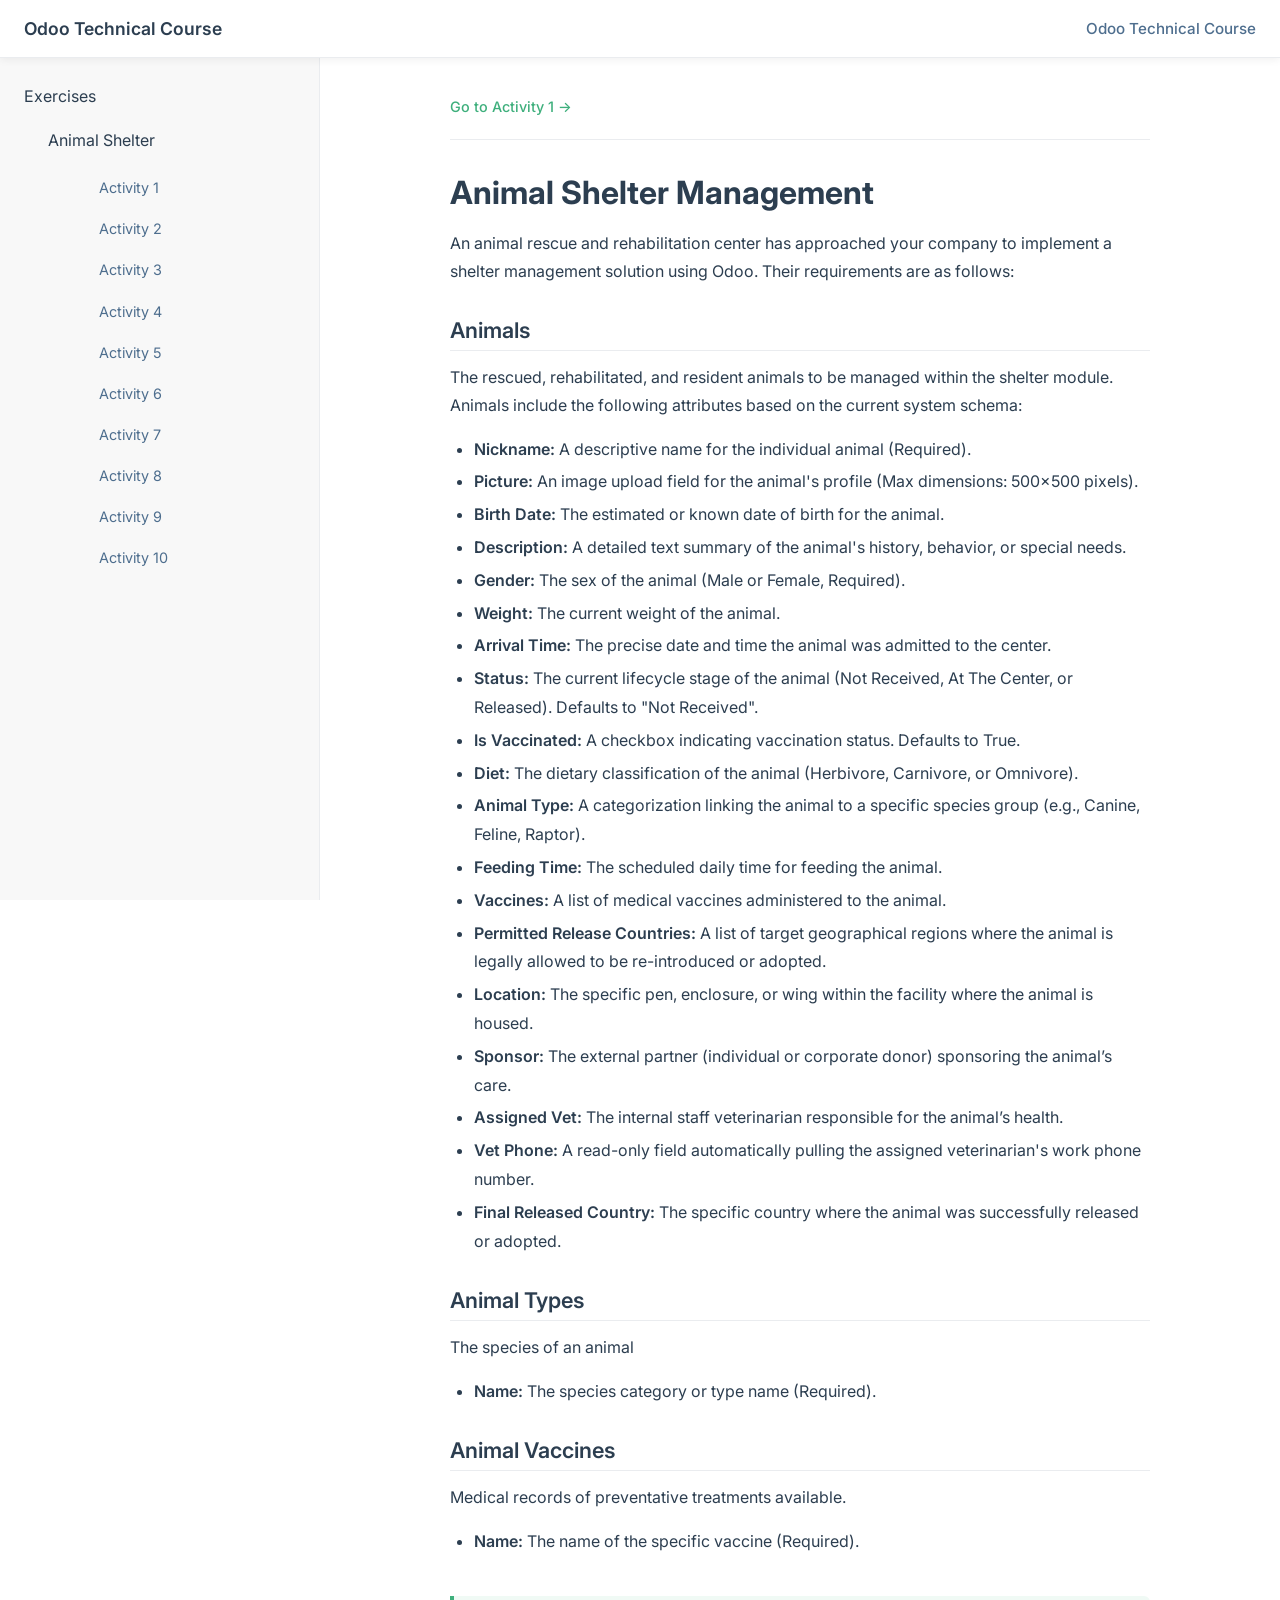
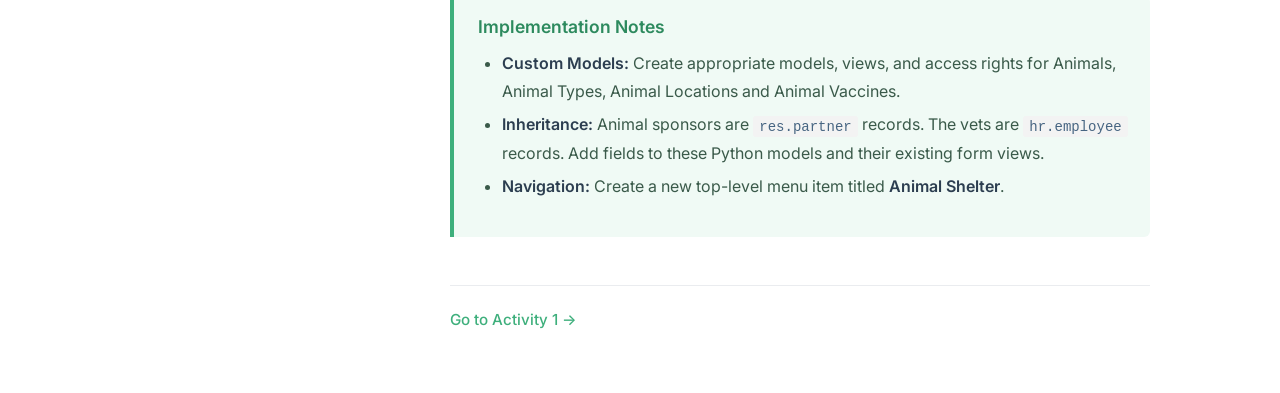
==== index.html @ 9324799f "start" ====
<!DOCTYPE html>
<html lang="en-US">

<head>
  <meta charset="utf-8">
  <meta name="viewport" content="width=device-width,initial-scale=1">
  <title>Animal Shelter </title>
  <link href="https://fonts.googleapis.com/css2?family=Inter:wght@400;500;600&display=swap" rel="stylesheet">
  <style>
    *,
    *::before,
    *::after {
      box-sizing: border-box;
      margin: 0;
      padding: 0;
    }

    :root {
      --accent: #3eaf7c;
      --accent-dark: #2d8a5e;
      --text: #2c3e50;
      --text-light: #4e6e8e;
      --border: #eaecef;
      --bg: #ffffff;
      --sidebar-bg: #f8f8f8;
      --navbar-height: 3.6rem;
      --sidebar-width: 20rem;
      --code-bg: #f3f3f3;
      --note-bg: #f0faf5;
    }

    body {
      font-family: 'Inter', -apple-system, BlinkMacSystemFont, 'Segoe UI', sans-serif;
      font-size: 16px;
      color: var(--text);
      background: var(--bg);
    }

    /* ── NAVBAR ── */
    .navbar {
      position: fixed;
      top: 0;
      left: 0;
      right: 0;
      height: var(--navbar-height);
      background: var(--bg);
      border-bottom: 1px solid var(--border);
      display: flex;
      align-items: center;
      padding: 0 1.5rem;
      z-index: 100;
      box-shadow: 0 2px 8px rgba(0, 0, 0, 0.06);
    }

    .navbar .site-name {
      font-size: 1.1rem;
      font-weight: 600;
      color: var(--text);
      text-decoration: none;
    }

    .navbar .nav-right {
      margin-left: auto;
      font-size: 0.95rem;
      color: var(--text-light);
      font-weight: 500;
    }

    .sidebar-toggle {
      display: none;
      flex-direction: column;
      gap: 5px;
      cursor: pointer;
      margin-right: 1rem;
      background: none;
      border: none;
      padding: 4px;
    }

    .sidebar-toggle span {
      display: block;
      width: 22px;
      height: 2px;
      background: var(--text);
      border-radius: 2px;
    }

    /* ── LAYOUT ── */
    .layout {
      display: flex;
      padding-top: var(--navbar-height);
      min-height: 100vh;
    }

    /* ── SIDEBAR ── */
    .sidebar {
      position: fixed;
      top: var(--navbar-height);
      left: 0;
      bottom: 0;
      width: var(--sidebar-width);
      background: var(--sidebar-bg);
      border-right: 1px solid var(--border);
      overflow-y: auto;
      padding: 1.5rem 0;
      transition: transform 0.25s ease;
    }

    .sidebar-group-title {
      font-size: 0.75rem;
      font-weight: 700;
      text-transform: uppercase;
      letter-spacing: 0.08em;
      color: var(--text-light);
      padding: 0.8rem 1.5rem 0.4rem;
    }

    .sidebar ul {
      list-style: none;
    }

    .sidebar-link {
      display: block;
      padding: 0.35rem 1.5rem;
      font-size: 0.9rem;
      color: var(--text-light);
      text-decoration: none;
      border-left: 3px solid transparent;
      transition: color 0.15s, border-color 0.15s, background 0.15s;
    }

    .sidebar-link:hover {
      color: var(--accent);
      background: rgba(62, 175, 124, 0.06);
    }

    .sidebar-link.active {
      color: var(--accent);
      border-left-color: var(--accent);
      background: rgba(62, 175, 124, 0.08);
      font-weight: 600;
    }

    .sidebar-subgroup {
      padding-left: 0.75rem;
    }

    .sidebar-subgroup-title {
      font-size: 0.8rem;
      font-weight: 600;
      color: var(--text);
      padding: 0.5rem 1.5rem 0.25rem;
      cursor: pointer;
    }

    /* ── MAIN CONTENT ── */
    .main {
      margin-left: var(--sidebar-width);
      flex: 1;
      min-width: 0;
    }

    .content {
      max-width: 780px;
      margin: 0 auto;
      padding: 2.5rem 2.5rem 4rem;
    }

    /* ── PAGE NAV (top breadcrumb area) ── */
    .page-nav-top {
      display: flex;
      justify-content: space-between;
      align-items: center;
      padding-bottom: 1.5rem;
      border-bottom: 1px solid var(--border);
      margin-bottom: 2rem;
    }

    .page-nav-top a {
      color: var(--accent);
      text-decoration: none;
      font-size: 0.9rem;
      font-weight: 500;
    }

    .page-nav-top a:hover {
      text-decoration: underline;
    }

    /* ── TYPOGRAPHY ── */
    h1 {
      font-size: 2rem;
      font-weight: 700;
      color: var(--text);
      margin-bottom: 1rem;
      line-height: 1.3;
    }

    h2 {
      font-size: 1.35rem;
      font-weight: 600;
      color: var(--text);
      margin: 2rem 0 0.75rem;
      padding-bottom: 0.4rem;
      border-bottom: 1px solid var(--border);
    }

    p {
      line-height: 1.75;
      color: var(--text);
      margin-bottom: 1rem;
    }

    ul {
      padding-left: 1.5rem;
      margin-bottom: 1rem;
    }

    li {
      line-height: 1.8;
      margin-bottom: 0.25rem;
      color: var(--text);
    }

    strong {
      color: var(--text);
      font-weight: 600;
    }

    code {
      font-family: 'SFMono-Regular', Consolas, 'Liberation Mono', Menlo, monospace;
      font-size: 0.875em;
      background: var(--code-bg);
      color: #476582;
      padding: 0.18em 0.45em;
      border-radius: 3px;
    }

    /* ── NOTE BOX ── */
    .note-box {
      background: var(--note-bg);
      border-left: 4px solid var(--accent);
      border-radius: 0 6px 6px 0;
      padding: 1.25rem 1.5rem;
      margin-top: 2.5rem;
    }

    .note-box h2 {
      font-size: 1.1rem;
      color: var(--accent-dark);
      border-bottom: none;
      margin-top: 0;
      margin-bottom: 0.75rem;
      padding-bottom: 0;
    }

    .note-box li {
      color: #3a5a4a;
    }

    /* ── PAGE NAV BOTTOM ── */
    .page-nav-bottom {
      display: flex;
      justify-content: space-between;
      align-items: center;
      margin-top: 3rem;
      padding-top: 1.5rem;
      border-top: 1px solid var(--border);
    }

    .page-nav-bottom a {
      color: var(--accent);
      text-decoration: none;
      font-size: 0.95rem;
      font-weight: 500;
      display: flex;
      align-items: center;
      gap: 0.4rem;
    }

    .page-nav-bottom a:hover {
      text-decoration: underline;
    }

    /* ── MOBILE ── */
    @media (max-width: 768px) {
      :root {
        --sidebar-width: 0px;
      }

      .sidebar {
        transform: translateX(-100%);
        width: 280px;
        z-index: 90;
      }

      .sidebar.open {
        transform: translateX(0);
      }

      .sidebar-toggle {
        display: flex;
      }

      .main {
        margin-left: 0;
      }

      .content {
        padding: 1.5rem 1.25rem 3rem;
      }

      h1 {
        font-size: 1.5rem;
      }
    }
  </style>
</head>

<body>

  <!-- NAVBAR -->
  <header class="navbar">
    <button class="sidebar-toggle" onclick="document.querySelector('.sidebar').classList.toggle('open')"
      aria-label="Toggle sidebar">
      <span></span><span></span><span></span>
    </button>
    <a href="/odoo-tech-course/" class="site-name">Odoo Technical Course</a>
    <span class="nav-right">Odoo Technical Course</span>
  </header>

  <div class="layout">

    <!-- SIDEBAR -->
    <aside class="sidebar">
      <ul class="sidebar-links">
        <li>
          <section class="sidebar-group depth-0">
            <p class="sidebar-heading open"><span>Exercises</span></p>
            <ul class="sidebar-links sidebar-group-items">
              <li>
                <section class="sidebar-group is-sub-group depth-1">
                  <p class="sidebar-heading"><span>Animal Shelter</span></p>
                  <ul class="sidebar-links sidebar-group-items">
                    <li><a href="./exercises/animal-shelter-part-1.html"
                        class="sidebar-link">Activity 1</a></li>
                    <li><a href="./exercises/animal-shelter-part-2.html"
                        class="sidebar-link">Activity 2</a></li>
                    <li><a href="./exercises/animal-shelter-part-3.html"
                        class="sidebar-link">Activity 3</a></li>
                    <li><a href="./exercises/animal-shelter-part-4.html"
                        class="sidebar-link">Activity 4</a></li>
                    <li><a href="./exercises/animal-shelter-part-5.html"
                        class="sidebar-link">Activity 5</a></li>
                    <li><a href="./exercises/animal-shelter-part-6.html"
                        class="sidebar-link">Activity 6</a></li>
                    <li><a href="./exercises/animal-shelter-part-7.html"
                        class="sidebar-link">Activity 7</a></li>
                    <li><a href="./exercises/animal-shelter-part-8.html"
                        class="sidebar-link">Activity 8</a></li>
                    <li><a href="./exercises/animal-shelter-part-9.html"
                        class="sidebar-link">Activity 9</a></li>
                    <li><a href="./exercises/animal-shelter-part-10.html"
                        class="sidebar-link">Activity 10</a></li>
                  </ul>
                </section>
              </li>
            </ul>
          </section>
        </li>
      </ul>
    </aside>

    <!-- MAIN -->
    <main class="main">
      <div class="content">

        <!-- TOP NAV -->
        <div class="page-nav-top">
          <a href="./exercises/animal-shelter-part-1.html">Go to Activity 1 →</a>
        </div>

        <!-- PAGE CONTENT -->
        <h1>Animal Shelter Management</h1>
        <p>An animal rescue and rehabilitation center has approached your company to implement a shelter management
          solution using Odoo. Their requirements are as follows:</p>

        <h2>Animals</h2>
        <p>The rescued, rehabilitated, and resident animals to be managed within the shelter module. Animals include the
          following attributes based on the current system schema:</p>
        <ul>
          <li><strong>Nickname:</strong> A descriptive name for the individual animal (Required).</li>
          <li><strong>Picture:</strong> An image upload field for the animal's profile (Max dimensions: 500x500 pixels).
          </li>
          <li><strong>Birth Date:</strong> The estimated or known date of birth for the animal.</li>
          <li><strong>Description:</strong> A detailed text summary of the animal's history, behavior, or special needs.
          </li>
          <li><strong>Gender:</strong> The sex of the animal (Male or Female, Required).</li>
          <li><strong>Weight:</strong> The current weight of the animal.</li>
          <li><strong>Arrival Time:</strong> The precise date and time the animal was admitted to the center.</li>
          <li><strong>Status:</strong> The current lifecycle stage of the animal (Not Received, At The Center, or
            Released). Defaults to "Not Received".</li>
          <li><strong>Is Vaccinated:</strong> A checkbox indicating vaccination status. Defaults to True.</li>
          <li><strong>Diet:</strong> The dietary classification of the animal (Herbivore, Carnivore, or Omnivore).</li>
          <li><strong>Animal Type:</strong> A categorization linking the animal to a specific species group (e.g.,
            Canine, Feline, Raptor).</li>
          <li><strong>Feeding Time:</strong> The scheduled daily time for feeding the animal.</li>
          <li><strong>Vaccines:</strong> A list of medical vaccines administered to the animal.</li>
          <li><strong>Permitted Release Countries:</strong> A list of target geographical regions where the animal is
            legally allowed to be re-introduced or adopted.</li>
          <li><strong>Location:</strong> The specific pen, enclosure, or wing within the facility where the animal is
            housed.</li>
          <li><strong>Sponsor:</strong> The external partner (individual or corporate donor) sponsoring the animal’s
            care.</li>
          <li><strong>Assigned Vet:</strong> The internal staff veterinarian responsible for the animal’s health.</li>
          <li><strong>Vet Phone:</strong> A read-only field automatically pulling the assigned veterinarian's work phone
            number.</li>
          <li><strong>Final Released Country:</strong> The specific country where the animal was successfully released
            or adopted.</li>
        </ul>

        <h2>Animal Types</h2>
        <p>The species of an animal</p>
        <ul>
          <li><strong>Name:</strong> The species category or type name (Required).</li>
        </ul>

        <h2>Animal Vaccines</h2>
        <p>Medical records of preventative treatments available.</p>
        <ul>
          <li><strong>Name:</strong> The name of the specific vaccine (Required).</li>
        </ul>

        <div class="note-box">
          <h2>Implementation Notes</h2>
          <ul>
            <li><strong>Custom Models:</strong> Create appropriate models, views, and access rights for Animals, Animal Types, Animal Locations and Animal Vaccines.</li>
            <li><strong>Inheritance:</strong> Animal sponsors are <code>res.partner</code> records. The vets are <code> hr.employee </code> records. Add fields to these Python
              models and their existing form views.</li>
            <li><strong>Navigation:</strong> Create a new top-level menu item titled <strong>Animal Shelter</strong>.
            </li>
          </ul>
        </div>

        <!-- BOTTOM NAV -->
        <div class="page-nav-bottom">
          <a href="./exercises/animal-shelter-part-1.html">Go to Activity 1 →</a>
        </div>

      </div>
    </main>

  </div>

</body>

</html>
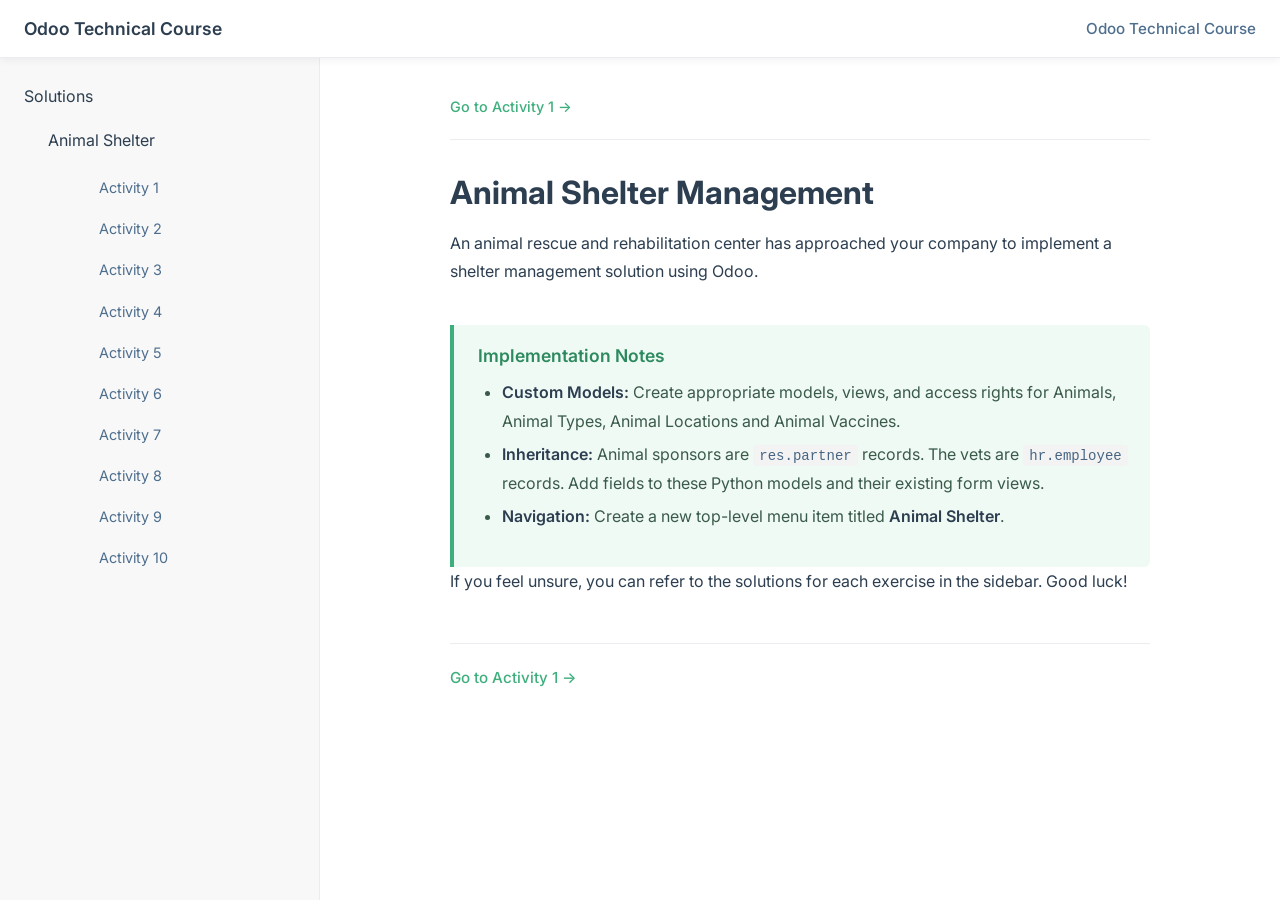
==== commit 974f5153: "fixed paths" ====
--- a/index.html
+++ b/index.html
@@ -2,455 +2,418 @@
 <html lang="en-US">
 
 <head>
-  <meta charset="utf-8">
-  <meta name="viewport" content="width=device-width,initial-scale=1">
-  <title>Animal Shelter </title>
-  <link href="https://fonts.googleapis.com/css2?family=Inter:wght@400;500;600&display=swap" rel="stylesheet">
-  <style>
-    *,
-    *::before,
-    *::after {
-      box-sizing: border-box;
-      margin: 0;
-      padding: 0;
-    }
-
-    :root {
-      --accent: #3eaf7c;
-      --accent-dark: #2d8a5e;
-      --text: #2c3e50;
-      --text-light: #4e6e8e;
-      --border: #eaecef;
-      --bg: #ffffff;
-      --sidebar-bg: #f8f8f8;
-      --navbar-height: 3.6rem;
-      --sidebar-width: 20rem;
-      --code-bg: #f3f3f3;
-      --note-bg: #f0faf5;
-    }
-
-    body {
-      font-family: 'Inter', -apple-system, BlinkMacSystemFont, 'Segoe UI', sans-serif;
-      font-size: 16px;
-      color: var(--text);
-      background: var(--bg);
-    }
-
-    /* ── NAVBAR ── */
-    .navbar {
-      position: fixed;
-      top: 0;
-      left: 0;
-      right: 0;
-      height: var(--navbar-height);
-      background: var(--bg);
-      border-bottom: 1px solid var(--border);
-      display: flex;
-      align-items: center;
-      padding: 0 1.5rem;
-      z-index: 100;
-      box-shadow: 0 2px 8px rgba(0, 0, 0, 0.06);
-    }
-
-    .navbar .site-name {
-      font-size: 1.1rem;
-      font-weight: 600;
-      color: var(--text);
-      text-decoration: none;
-    }
-
-    .navbar .nav-right {
-      margin-left: auto;
-      font-size: 0.95rem;
-      color: var(--text-light);
-      font-weight: 500;
-    }
-
-    .sidebar-toggle {
-      display: none;
-      flex-direction: column;
-      gap: 5px;
-      cursor: pointer;
-      margin-right: 1rem;
-      background: none;
-      border: none;
-      padding: 4px;
-    }
-
-    .sidebar-toggle span {
-      display: block;
-      width: 22px;
-      height: 2px;
-      background: var(--text);
-      border-radius: 2px;
-    }
-
-    /* ── LAYOUT ── */
-    .layout {
-      display: flex;
-      padding-top: var(--navbar-height);
-      min-height: 100vh;
-    }
-
-    /* ── SIDEBAR ── */
-    .sidebar {
-      position: fixed;
-      top: var(--navbar-height);
-      left: 0;
-      bottom: 0;
-      width: var(--sidebar-width);
-      background: var(--sidebar-bg);
-      border-right: 1px solid var(--border);
-      overflow-y: auto;
-      padding: 1.5rem 0;
-      transition: transform 0.25s ease;
-    }
-
-    .sidebar-group-title {
-      font-size: 0.75rem;
-      font-weight: 700;
-      text-transform: uppercase;
-      letter-spacing: 0.08em;
-      color: var(--text-light);
-      padding: 0.8rem 1.5rem 0.4rem;
-    }
-
-    .sidebar ul {
-      list-style: none;
-    }
-
-    .sidebar-link {
-      display: block;
-      padding: 0.35rem 1.5rem;
-      font-size: 0.9rem;
-      color: var(--text-light);
-      text-decoration: none;
-      border-left: 3px solid transparent;
-      transition: color 0.15s, border-color 0.15s, background 0.15s;
-    }
-
-    .sidebar-link:hover {
-      color: var(--accent);
-      background: rgba(62, 175, 124, 0.06);
-    }
-
-    .sidebar-link.active {
-      color: var(--accent);
-      border-left-color: var(--accent);
-      background: rgba(62, 175, 124, 0.08);
-      font-weight: 600;
-    }
-
-    .sidebar-subgroup {
-      padding-left: 0.75rem;
-    }
-
-    .sidebar-subgroup-title {
-      font-size: 0.8rem;
-      font-weight: 600;
-      color: var(--text);
-      padding: 0.5rem 1.5rem 0.25rem;
-      cursor: pointer;
-    }
-
-    /* ── MAIN CONTENT ── */
-    .main {
-      margin-left: var(--sidebar-width);
-      flex: 1;
-      min-width: 0;
-    }
-
-    .content {
-      max-width: 780px;
-      margin: 0 auto;
-      padding: 2.5rem 2.5rem 4rem;
-    }
-
-    /* ── PAGE NAV (top breadcrumb area) ── */
-    .page-nav-top {
-      display: flex;
-      justify-content: space-between;
-      align-items: center;
-      padding-bottom: 1.5rem;
-      border-bottom: 1px solid var(--border);
-      margin-bottom: 2rem;
-    }
-
-    .page-nav-top a {
-      color: var(--accent);
-      text-decoration: none;
-      font-size: 0.9rem;
-      font-weight: 500;
-    }
-
-    .page-nav-top a:hover {
-      text-decoration: underline;
-    }
-
-    /* ── TYPOGRAPHY ── */
-    h1 {
-      font-size: 2rem;
-      font-weight: 700;
-      color: var(--text);
-      margin-bottom: 1rem;
-      line-height: 1.3;
-    }
-
-    h2 {
-      font-size: 1.35rem;
-      font-weight: 600;
-      color: var(--text);
-      margin: 2rem 0 0.75rem;
-      padding-bottom: 0.4rem;
-      border-bottom: 1px solid var(--border);
-    }
-
-    p {
-      line-height: 1.75;
-      color: var(--text);
-      margin-bottom: 1rem;
-    }
-
-    ul {
-      padding-left: 1.5rem;
-      margin-bottom: 1rem;
-    }
-
-    li {
-      line-height: 1.8;
-      margin-bottom: 0.25rem;
-      color: var(--text);
-    }
-
-    strong {
-      color: var(--text);
-      font-weight: 600;
-    }
-
-    code {
-      font-family: 'SFMono-Regular', Consolas, 'Liberation Mono', Menlo, monospace;
-      font-size: 0.875em;
-      background: var(--code-bg);
-      color: #476582;
-      padding: 0.18em 0.45em;
-      border-radius: 3px;
-    }
-
-    /* ── NOTE BOX ── */
-    .note-box {
-      background: var(--note-bg);
-      border-left: 4px solid var(--accent);
-      border-radius: 0 6px 6px 0;
-      padding: 1.25rem 1.5rem;
-      margin-top: 2.5rem;
-    }
-
-    .note-box h2 {
-      font-size: 1.1rem;
-      color: var(--accent-dark);
-      border-bottom: none;
-      margin-top: 0;
-      margin-bottom: 0.75rem;
-      padding-bottom: 0;
-    }
-
-    .note-box li {
-      color: #3a5a4a;
-    }
-
-    /* ── PAGE NAV BOTTOM ── */
-    .page-nav-bottom {
-      display: flex;
-      justify-content: space-between;
-      align-items: center;
-      margin-top: 3rem;
-      padding-top: 1.5rem;
-      border-top: 1px solid var(--border);
-    }
-
-    .page-nav-bottom a {
-      color: var(--accent);
-      text-decoration: none;
-      font-size: 0.95rem;
-      font-weight: 500;
-      display: flex;
-      align-items: center;
-      gap: 0.4rem;
-    }
-
-    .page-nav-bottom a:hover {
-      text-decoration: underline;
-    }
-
-    /* ── MOBILE ── */
-    @media (max-width: 768px) {
-      :root {
-        --sidebar-width: 0px;
-      }
-
-      .sidebar {
-        transform: translateX(-100%);
-        width: 280px;
-        z-index: 90;
-      }
-
-      .sidebar.open {
-        transform: translateX(0);
-      }
-
-      .sidebar-toggle {
-        display: flex;
-      }
-
-      .main {
-        margin-left: 0;
-      }
-
-      .content {
-        padding: 1.5rem 1.25rem 3rem;
-      }
-
-      h1 {
-        font-size: 1.5rem;
-      }
-    }
-  </style>
+    <meta charset="utf-8">
+    <meta name="viewport" content="width=device-width,initial-scale=1">
+    <title>Animal Shelter </title>
+    <link href="https://fonts.googleapis.com/css2?family=Inter:wght@400;500;600&display=swap" rel="stylesheet">
+    <style>
+        *,
+        *::before,
+        *::after {
+            box-sizing: border-box;
+            margin: 0;
+            padding: 0;
+        }
+
+        :root {
+            --accent: #3eaf7c;
+            --accent-dark: #2d8a5e;
+            --text: #2c3e50;
+            --text-light: #4e6e8e;
+            --border: #eaecef;
+            --bg: #ffffff;
+            --sidebar-bg: #f8f8f8;
+            --navbar-height: 3.6rem;
+            --sidebar-width: 20rem;
+            --code-bg: #f3f3f3;
+            --note-bg: #f0faf5;
+        }
+
+        body {
+            font-family: 'Inter', -apple-system, BlinkMacSystemFont, 'Segoe UI', sans-serif;
+            font-size: 16px;
+            color: var(--text);
+            background: var(--bg);
+        }
+
+        /* ── NAVBAR ── */
+        .navbar {
+            position: fixed;
+            top: 0;
+            left: 0;
+            right: 0;
+            height: var(--navbar-height);
+            background: var(--bg);
+            border-bottom: 1px solid var(--border);
+            display: flex;
+            align-items: center;
+            padding: 0 1.5rem;
+            z-index: 100;
+            box-shadow: 0 2px 8px rgba(0, 0, 0, 0.06);
+        }
+
+        .navbar .site-name {
+            font-size: 1.1rem;
+            font-weight: 600;
+            color: var(--text);
+            text-decoration: none;
+        }
+
+        .navbar .nav-right {
+            margin-left: auto;
+            font-size: 0.95rem;
+            color: var(--text-light);
+            font-weight: 500;
+        }
+
+        .sidebar-toggle {
+            display: none;
+            flex-direction: column;
+            gap: 5px;
+            cursor: pointer;
+            margin-right: 1rem;
+            background: none;
+            border: none;
+            padding: 4px;
+        }
+
+        .sidebar-toggle span {
+            display: block;
+            width: 22px;
+            height: 2px;
+            background: var(--text);
+            border-radius: 2px;
+        }
+
+        /* ── LAYOUT ── */
+        .layout {
+            display: flex;
+            padding-top: var(--navbar-height);
+            min-height: 100vh;
+        }
+
+        /* ── SIDEBAR ── */
+        .sidebar {
+            position: fixed;
+            top: var(--navbar-height);
+            left: 0;
+            bottom: 0;
+            width: var(--sidebar-width);
+            background: var(--sidebar-bg);
+            border-right: 1px solid var(--border);
+            overflow-y: auto;
+            padding: 1.5rem 0;
+            transition: transform 0.25s ease;
+        }
+
+        .sidebar-group-title {
+            font-size: 0.75rem;
+            font-weight: 700;
+            text-transform: uppercase;
+            letter-spacing: 0.08em;
+            color: var(--text-light);
+            padding: 0.8rem 1.5rem 0.4rem;
+        }
+
+        .sidebar ul {
+            list-style: none;
+        }
+
+        .sidebar-link {
+            display: block;
+            padding: 0.35rem 1.5rem;
+            font-size: 0.9rem;
+            color: var(--text-light);
+            text-decoration: none;
+            border-left: 3px solid transparent;
+            transition: color 0.15s, border-color 0.15s, background 0.15s;
+        }
+
+        .sidebar-link:hover {
+            color: var(--accent);
+            background: rgba(62, 175, 124, 0.06);
+        }
+
+        .sidebar-link.active {
+            color: var(--accent);
+            border-left-color: var(--accent);
+            background: rgba(62, 175, 124, 0.08);
+            font-weight: 600;
+        }
+
+        .sidebar-subgroup {
+            padding-left: 0.75rem;
+        }
+
+        .sidebar-subgroup-title {
+            font-size: 0.8rem;
+            font-weight: 600;
+            color: var(--text);
+            padding: 0.5rem 1.5rem 0.25rem;
+            cursor: pointer;
+        }
+
+        /* ── MAIN CONTENT ── */
+        .main {
+            margin-left: var(--sidebar-width);
+            flex: 1;
+            min-width: 0;
+        }
+
+        .content {
+            max-width: 780px;
+            margin: 0 auto;
+            padding: 2.5rem 2.5rem 4rem;
+        }
+
+        /* ── PAGE NAV (top breadcrumb area) ── */
+        .page-nav-top {
+            display: flex;
+            justify-content: space-between;
+            align-items: center;
+            padding-bottom: 1.5rem;
+            border-bottom: 1px solid var(--border);
+            margin-bottom: 2rem;
+        }
+
+        .page-nav-top a {
+            color: var(--accent);
+            text-decoration: none;
+            font-size: 0.9rem;
+            font-weight: 500;
+        }
+
+        .page-nav-top a:hover {
+            text-decoration: underline;
+        }
+
+        /* ── TYPOGRAPHY ── */
+        h1 {
+            font-size: 2rem;
+            font-weight: 700;
+            color: var(--text);
+            margin-bottom: 1rem;
+            line-height: 1.3;
+        }
+
+        h2 {
+            font-size: 1.35rem;
+            font-weight: 600;
+            color: var(--text);
+            margin: 2rem 0 0.75rem;
+            padding-bottom: 0.4rem;
+            border-bottom: 1px solid var(--border);
+        }
+
+        p {
+            line-height: 1.75;
+            color: var(--text);
+            margin-bottom: 1rem;
+        }
+
+        ul {
+            padding-left: 1.5rem;
+            margin-bottom: 1rem;
+        }
+
+        li {
+            line-height: 1.8;
+            margin-bottom: 0.25rem;
+            color: var(--text);
+        }
+
+        strong {
+            color: var(--text);
+            font-weight: 600;
+        }
+
+        code {
+            font-family: 'SFMono-Regular', Consolas, 'Liberation Mono', Menlo, monospace;
+            font-size: 0.875em;
+            background: var(--code-bg);
+            color: #476582;
+            padding: 0.18em 0.45em;
+            border-radius: 3px;
+        }
+
+        /* ── NOTE BOX ── */
+        .note-box {
+            background: var(--note-bg);
+            border-left: 4px solid var(--accent);
+            border-radius: 0 6px 6px 0;
+            padding: 1.25rem 1.5rem;
+            margin-top: 2.5rem;
+        }
+
+        .note-box h2 {
+            font-size: 1.1rem;
+            color: var(--accent-dark);
+            border-bottom: none;
+            margin-top: 0;
+            margin-bottom: 0.75rem;
+            padding-bottom: 0;
+        }
+
+        .note-box li {
+            color: #3a5a4a;
+        }
+
+        /* ── PAGE NAV BOTTOM ── */
+        .page-nav-bottom {
+            display: flex;
+            justify-content: space-between;
+            align-items: center;
+            margin-top: 3rem;
+            padding-top: 1.5rem;
+            border-top: 1px solid var(--border);
+        }
+
+        .page-nav-bottom a {
+            color: var(--accent);
+            text-decoration: none;
+            font-size: 0.95rem;
+            font-weight: 500;
+            display: flex;
+            align-items: center;
+            gap: 0.4rem;
+        }
+
+        .page-nav-bottom a:hover {
+            text-decoration: underline;
+        }
+
+        /* ── MOBILE ── */
+        @media (max-width: 768px) {
+            :root {
+                --sidebar-width: 0px;
+            }
+
+            .sidebar {
+                transform: translateX(-100%);
+                width: 280px;
+                z-index: 90;
+            }
+
+            .sidebar.open {
+                transform: translateX(0);
+            }
+
+            .sidebar-toggle {
+                display: flex;
+            }
+
+            .main {
+                margin-left: 0;
+            }
+
+            .content {
+                padding: 1.5rem 1.25rem 3rem;
+            }
+
+            h1 {
+                font-size: 1.5rem;
+            }
+        }
+    </style>
 </head>
 
 <body>
 
-  <!-- NAVBAR -->
-  <header class="navbar">
-    <button class="sidebar-toggle" onclick="document.querySelector('.sidebar').classList.toggle('open')"
-      aria-label="Toggle sidebar">
-      <span></span><span></span><span></span>
-    </button>
-    <a href="/odoo-tech-course/" class="site-name">Odoo Technical Course</a>
-    <span class="nav-right">Odoo Technical Course</span>
-  </header>
-
-  <div class="layout">
-
-    <!-- SIDEBAR -->
-    <aside class="sidebar">
-      <ul class="sidebar-links">
-        <li>
-          <section class="sidebar-group depth-0">
-            <p class="sidebar-heading open"><span>Exercises</span></p>
-            <ul class="sidebar-links sidebar-group-items">
-              <li>
-                <section class="sidebar-group is-sub-group depth-1">
-                  <p class="sidebar-heading"><span>Animal Shelter</span></p>
-                  <ul class="sidebar-links sidebar-group-items">
-                    <li><a href="./exercises/animal-shelter-part-1.html"
-                        class="sidebar-link">Activity 1</a></li>
-                    <li><a href="./exercises/animal-shelter-part-2.html"
-                        class="sidebar-link">Activity 2</a></li>
-                    <li><a href="./exercises/animal-shelter-part-3.html"
-                        class="sidebar-link">Activity 3</a></li>
-                    <li><a href="./exercises/animal-shelter-part-4.html"
-                        class="sidebar-link">Activity 4</a></li>
-                    <li><a href="./exercises/animal-shelter-part-5.html"
-                        class="sidebar-link">Activity 5</a></li>
-                    <li><a href="./exercises/animal-shelter-part-6.html"
-                        class="sidebar-link">Activity 6</a></li>
-                    <li><a href="./exercises/animal-shelter-part-7.html"
-                        class="sidebar-link">Activity 7</a></li>
-                    <li><a href="./exercises/animal-shelter-part-8.html"
-                        class="sidebar-link">Activity 8</a></li>
-                    <li><a href="./exercises/animal-shelter-part-9.html"
-                        class="sidebar-link">Activity 9</a></li>
-                    <li><a href="./exercises/animal-shelter-part-10.html"
-                        class="sidebar-link">Activity 10</a></li>
-                  </ul>
-                </section>
-              </li>
+    <!-- NAVBAR -->
+    <header class="navbar">
+        <button class="sidebar-toggle" onclick="document.querySelector('.sidebar').classList.toggle('open')"
+            aria-label="Toggle sidebar">
+            <span></span><span></span><span></span>
+        </button>
+        <a href="/odoo-tech-course/" class="site-name">Odoo Technical Course</a>
+        <span class="nav-right">Odoo Technical Course</span>
+    </header>
+
+    <div class="layout">
+
+        <!-- SIDEBAR -->
+        <aside class="sidebar">
+            <ul class="sidebar-links">
+                <li>
+                    <section class="sidebar-group depth-0">
+                        <p class="sidebar-heading open"><span>Solutions</span></p>
+                        <ul class="sidebar-links sidebar-group-items">
+                            <li>
+                                <section class="sidebar-group is-sub-group depth-1">
+                                    <p class="sidebar-heading"><span>Animal Shelter</span></p>
+                                    <ul class="sidebar-links sidebar-group-items">
+                                        <li><a href="./solutions/animal-shelter-part-1.html"
+                                                class="sidebar-link">Activity 1</a></li>
+                                        <li><a href="./solutions/animal-shelter-part-2.html"
+                                                class="sidebar-link">Activity 2</a></li>
+                                        <li><a href="./solutions/animal-shelter-part-3.html"
+                                                class="sidebar-link">Activity 3</a></li>
+                                        <li><a href="./solutions/animal-shelter-part-4.html"
+                                                class="sidebar-link">Activity 4</a></li>
+                                        <li><a href="./solutions/animal-shelter-part-5.html"
+                                                class="sidebar-link">Activity 5</a></li>
+                                        <li><a href="./solutions/animal-shelter-part-6.html"
+                                                class="sidebar-link">Activity 6</a></li>
+                                        <li><a href="./solutions/animal-shelter-part-7.html"
+                                                class="sidebar-link">Activity 7</a></li>
+                                        <li><a href="./solutions/animal-shelter-part-8.html"
+                                                class="sidebar-link">Activity 8</a></li>
+                                        <li><a href="./solutions/animal-shelter-part-9.html"
+                                                class="sidebar-link">Activity 9</a></li>
+                                        <li><a href="./solutions/animal-shelter-part-10.html"
+                                                class="sidebar-link">Activity 10</a></li>
+                                    </ul>
+                                </section>
+                            </li>
+                        </ul>
+                    </section>
+                </li>
             </ul>
-          </section>
-        </li>
-      </ul>
-    </aside>
-
-    <!-- MAIN -->
-    <main class="main">
-      <div class="content">
-
-        <!-- TOP NAV -->
-        <div class="page-nav-top">
-          <a href="./exercises/animal-shelter-part-1.html">Go to Activity 1 →</a>
-        </div>
-
-        <!-- PAGE CONTENT -->
-        <h1>Animal Shelter Management</h1>
-        <p>An animal rescue and rehabilitation center has approached your company to implement a shelter management
-          solution using Odoo. Their requirements are as follows:</p>
-
-        <h2>Animals</h2>
-        <p>The rescued, rehabilitated, and resident animals to be managed within the shelter module. Animals include the
-          following attributes based on the current system schema:</p>
-        <ul>
-          <li><strong>Nickname:</strong> A descriptive name for the individual animal (Required).</li>
-          <li><strong>Picture:</strong> An image upload field for the animal's profile (Max dimensions: 500x500 pixels).
-          </li>
-          <li><strong>Birth Date:</strong> The estimated or known date of birth for the animal.</li>
-          <li><strong>Description:</strong> A detailed text summary of the animal's history, behavior, or special needs.
-          </li>
-          <li><strong>Gender:</strong> The sex of the animal (Male or Female, Required).</li>
-          <li><strong>Weight:</strong> The current weight of the animal.</li>
-          <li><strong>Arrival Time:</strong> The precise date and time the animal was admitted to the center.</li>
-          <li><strong>Status:</strong> The current lifecycle stage of the animal (Not Received, At The Center, or
-            Released). Defaults to "Not Received".</li>
-          <li><strong>Is Vaccinated:</strong> A checkbox indicating vaccination status. Defaults to True.</li>
-          <li><strong>Diet:</strong> The dietary classification of the animal (Herbivore, Carnivore, or Omnivore).</li>
-          <li><strong>Animal Type:</strong> A categorization linking the animal to a specific species group (e.g.,
-            Canine, Feline, Raptor).</li>
-          <li><strong>Feeding Time:</strong> The scheduled daily time for feeding the animal.</li>
-          <li><strong>Vaccines:</strong> A list of medical vaccines administered to the animal.</li>
-          <li><strong>Permitted Release Countries:</strong> A list of target geographical regions where the animal is
-            legally allowed to be re-introduced or adopted.</li>
-          <li><strong>Location:</strong> The specific pen, enclosure, or wing within the facility where the animal is
-            housed.</li>
-          <li><strong>Sponsor:</strong> The external partner (individual or corporate donor) sponsoring the animal’s
-            care.</li>
-          <li><strong>Assigned Vet:</strong> The internal staff veterinarian responsible for the animal’s health.</li>
-          <li><strong>Vet Phone:</strong> A read-only field automatically pulling the assigned veterinarian's work phone
-            number.</li>
-          <li><strong>Final Released Country:</strong> The specific country where the animal was successfully released
-            or adopted.</li>
-        </ul>
-
-        <h2>Animal Types</h2>
-        <p>The species of an animal</p>
-        <ul>
-          <li><strong>Name:</strong> The species category or type name (Required).</li>
-        </ul>
-
-        <h2>Animal Vaccines</h2>
-        <p>Medical records of preventative treatments available.</p>
-        <ul>
-          <li><strong>Name:</strong> The name of the specific vaccine (Required).</li>
-        </ul>
-
-        <div class="note-box">
-          <h2>Implementation Notes</h2>
-          <ul>
-            <li><strong>Custom Models:</strong> Create appropriate models, views, and access rights for Animals, Animal Types, Animal Locations and Animal Vaccines.</li>
-            <li><strong>Inheritance:</strong> Animal sponsors are <code>res.partner</code> records. The vets are <code> hr.employee </code> records. Add fields to these Python
-              models and their existing form views.</li>
-            <li><strong>Navigation:</strong> Create a new top-level menu item titled <strong>Animal Shelter</strong>.
-            </li>
-          </ul>
-        </div>
-
-        <!-- BOTTOM NAV -->
-        <div class="page-nav-bottom">
-          <a href="./exercises/animal-shelter-part-1.html">Go to Activity 1 →</a>
-        </div>
-
-      </div>
-    </main>
-
-  </div>
+        </aside>
+
+        <!-- MAIN -->
+        <main class="main">
+            <div class="content">
+
+                <!-- TOP NAV -->
+                <div class="page-nav-top">
+                    <a href="./solutions/animal-shelter-part-1.html">Go to Activity 1 →</a>
+                </div>
+
+                <!-- PAGE CONTENT -->
+                <h1>Animal Shelter Management</h1>
+                <p>An animal rescue and rehabilitation center has approached your company to implement a shelter
+                    management
+                    solution using Odoo.</p>
+
+
+                <div class="note-box">
+                    <h2>Implementation Notes</h2>
+                    <ul>
+                        <li><strong>Custom Models:</strong> Create appropriate models, views, and access rights for
+                            Animals, Animal Types, Animal Locations and Animal Vaccines.</li>
+                        <li><strong>Inheritance:</strong> Animal sponsors are <code>res.partner</code> records. The vets
+                            are <code> hr.employee </code> records. Add fields to these Python
+                            models and their existing form views.</li>
+                        <li><strong>Navigation:</strong> Create a new top-level menu item titled <strong>Animal
+                                Shelter</strong>.
+                        </li>
+                    </ul>
+                </div>
+                <div>
+                    <p> If you feel unsure, you can refer to the solutions for each exercise in the sidebar. Good luck! </p>
+                </div>
+
+
+                <!-- BOTTOM NAV -->
+                <div class="page-nav-bottom">
+                    <a href="./solutions/animal-shelter-part-1.html">Go to Activity 1 →</a>
+                </div>
+
+            </div>
+        </main>
+
+    </div>
 
 </body>
 
